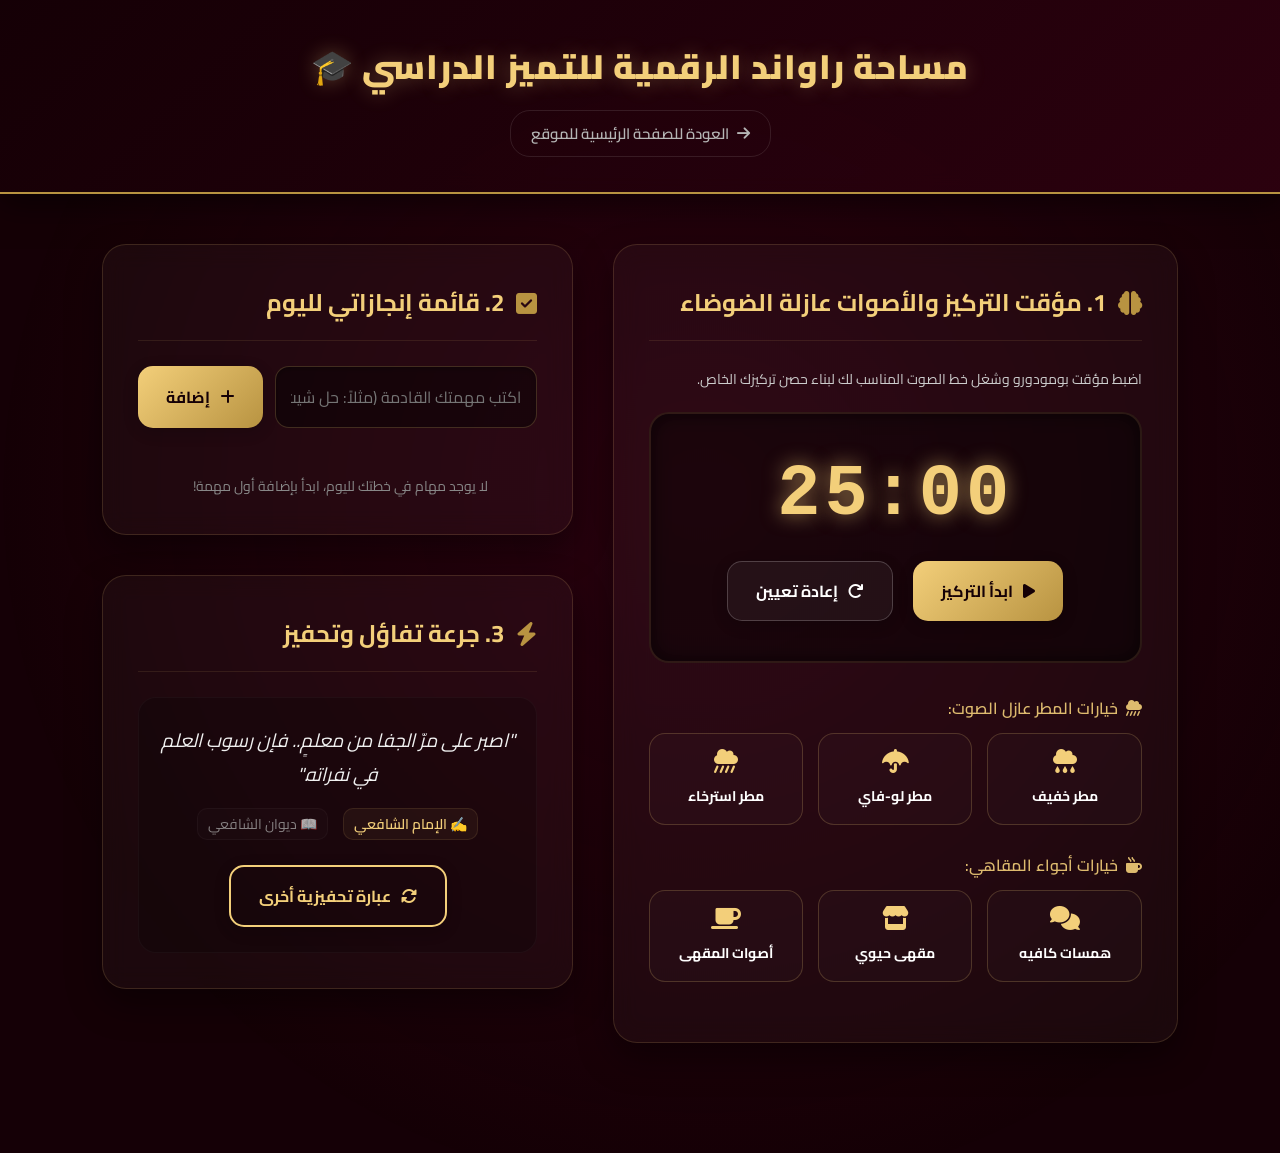
==== tools.html @ d12fc92f "Add files via upload" ====
<!DOCTYPE html>
<html lang="ar" dir="rtl">
<head>
    <meta charset="UTF-8">
    <meta name="viewport" content="width=device-width, initial-scale=1.0">
    <title>لوحة أدوات راواند للتركيز العالي | RAWAND Dashboard</title>
    <link rel="stylesheet" href="https://cdnjs.cloudflare.com/ajax/libs/font-awesome/6.4.0/css/all.min.css">
    <style>
        /* التثبيت الجمالي العام وثيم راواند الملكي */
        @import url('https://fonts.googleapis.com/css2?family=Cairo:wght@400;600;700;900&display=swap');

        :root {
            --primary-burgundy: #4a051c;
            --dark-burgundy: #150006;
            --gold-bright: #f3cf7a;
            --gold-dark: #b89341;
            --gold-glow: rgba(243, 207, 122, 0.3);
            --neon-green: #25d366;
            --glass-bg: rgba(255, 255, 255, 0.03);
            --glass-border: rgba(243, 207, 122, 0.15);
        }

        * {
            margin: 0;
            padding: 0;
            box-sizing: border-box;
            font-family: 'Cairo', sans-serif;
            user-select: none;
        }

        body {
            background-color: var(--dark-burgundy);
            color: #fff;
            min-height: 100vh;
            padding-bottom: 60px;
            overflow-x: hidden;
            position: relative;
        }

        body::before {
            content: '';
            position: fixed;
            top: -20%; left: -20%; width: 150vw; height: 150vh;
            background: radial-gradient(circle, rgba(74, 5, 28, 0.4) 0%, transparent 60%);
            z-index: -1;
            animation: backgroundPulse 10s infinite alternate ease-in-out;
        }

        @keyframes backgroundPulse {
            0% { transform: translate(0, 0) scale(1); }
            100% { transform: translate(-5vw, -5vh) scale(1.1); }
        }

        .dashboard-header {
            background: linear-gradient(135deg, rgba(21, 0, 6, 0.9), rgba(46, 1, 16, 0.9));
            padding: 35px 8%;
            border-bottom: 2px solid var(--gold-dark);
            text-align: center;
            box-shadow: 0 10px 30px rgba(0,0,0,0.5);
            backdrop-filter: blur(10px);
        }

        .dashboard-header h1 {
            color: var(--gold-bright);
            font-size: 34px;
            font-weight: 900;
            text-shadow: 0 0 20px var(--gold-glow);
            letter-spacing: 1px;
            margin-bottom: 12px;
        }

        .dashboard-header .back-link {
            color: #b5b5b5;
            text-decoration: none;
            font-size: 15px;
            font-weight: 600;
            display: inline-flex;
            align-items: center;
            gap: 8px;
            padding: 8px 20px;
            border: 1px solid rgba(255,255,255,0.1);
            border-radius: 20px;
            transition: all 0.3s ease;
        }

        .dashboard-header .back-link:hover {
            color: var(--dark-burgundy);
            background: var(--gold-bright);
            border-color: var(--gold-bright);
            box-shadow: 0 0 15px var(--gold-bright);
            transform: translateY(-2px);
        }

        .dashboard-grid {
            display: grid;
            grid-template-columns: 1.2fr 1fr;
            gap: 40px;
            padding: 50px 8%;
            max-width: 1400px;
            margin: 0 auto;
        }

        .dash-card {
            background: var(--glass-bg);
            border: 1px solid var(--glass-border);
            border-radius: 24px;
            padding: 35px;
            backdrop-filter: blur(12px);
            box-shadow: 0 15px 35px rgba(0,0,0,0.4);
            transition: all 0.4s cubic-bezier(0.16, 1, 0.3, 1);
            position: relative;
            overflow: hidden;
        }

        .dash-card::before {
            content: '';
            position: absolute;
            top: 0; left: -100%; width: 100%; height: 100%;
            background: linear-gradient(90deg, transparent, rgba(243, 207, 122, 0.05), transparent);
            transition: 0.5s;
        }

        .dash-card:hover::before { left: 100%; transition: 0.8s; }
        .dash-card:hover {
            transform: translateY(-5px);
            border-color: rgba(243, 207, 122, 0.4);
            box-shadow: 0 20px 45px rgba(74, 5, 28, 0.3), 0 0 15px rgba(243, 207, 122, 0.1);
        }

        .dash-card h2 {
            color: var(--gold-bright);
            font-size: 24px;
            font-weight: 700;
            margin-bottom: 25px;
            border-bottom: 1px solid rgba(243, 207, 122, 0.1);
            padding-bottom: 15px;
            display: flex;
            align-items: center;
            gap: 12px;
        }

        .dash-card h2 i { color: var(--gold-dark); }

        /* عناوين المجموعات الصوتية الفرعية */
        .audio-group-title {
            font-size: 16px;
            color: var(--gold-bright);
            margin: 20px 0 10px;
            text-align: right;
            font-weight: 600;
            opacity: 0.9;
            display: flex;
            align-items: center;
            gap: 8px;
        }

        .timer-widget {
            background: rgba(0, 0, 0, 0.4);
            border: 2px solid rgba(243, 207, 122, 0.1);
            border-radius: 20px;
            padding: 40px;
            text-align: center;
            margin-bottom: 30px;
            box-shadow: inset 0 0 20px rgba(0,0,0,0.6);
        }

        .timer-display {
            font-size: 72px;
            font-weight: 900;
            color: var(--gold-bright);
            font-family: 'Courier New', monospace, sans-serif;
            letter-spacing: 4px;
            margin-bottom: 25px;
            text-shadow: 0 0 20px rgba(243, 207, 122, 0.6);
            animation: clockPulse 2s infinite alternate;
        }

        @keyframes clockPulse {
            0% { text-shadow: 0 0 15px rgba(243, 207, 122, 0.4); }
            100% { text-shadow: 0 0 30px rgba(243, 207, 122, 0.8); }
        }

        .timer-controls { display: flex; justify-content: center; gap: 20px; }
        .timer-controls button, .btn-quote, .btn-add-task {
            padding: 14px 28px;
            border: none; border-radius: 15px; font-weight: 700; font-size: 16px; cursor: pointer;
            transition: all 0.3s cubic-bezier(0.175, 0.885, 0.32, 1.275);
            display: inline-flex; align-items: center; gap: 10px; box-shadow: 0 4px 15px rgba(0,0,0,0.2);
        }
        #btn-timer-start { background: linear-gradient(135deg, var(--gold-bright), var(--gold-dark)); color: var(--dark-burgundy); }
        #btn-timer-start:hover { transform: scale(1.05) translateY(-3px); box-shadow: 0 8px 25px rgba(243, 207, 122, 0.5); }
        #btn-timer-reset { background: rgba(255, 255, 255, 0.05); color: #fff; border: 1px solid rgba(255,255,255,0.2); }
        #btn-timer-reset:hover { background: rgba(231, 76, 60, 0.15); border-color: #e74c3c; color: #e74c3c; transform: scale(1.05) translateY(-3px); box-shadow: 0 8px 25px rgba(231, 76, 60, 0.3); }
        .timer-controls button:active { transform: scale(0.98); }

        /* شبكة الأصوات الثلاثية المحدثة لـ 3 أزرار في السطر */
        .audio-controls-grid { 
            display: grid; 
            grid-template-columns: repeat(3, 1fr); 
            gap: 15px; 
            margin-bottom: 25px;
        }

        .ambient-btn {
            background: rgba(255,255,255,0.02); border: 1px solid rgba(243, 207, 122, 0.2); padding: 15px 10px;
            border-radius: 16px; color: #fff; font-size: 14px; font-weight: 700; cursor: pointer;
            transition: all 0.3s ease; display: flex; flex-direction: column; align-items: center; gap: 10px; position: relative;
        }
        .ambient-btn i { font-size: 24px; color: var(--gold-bright); transition: transform 0.3s; }
        .ambient-btn:hover { background: rgba(243, 207, 122, 0.06); border-color: var(--gold-bright); transform: translateY(-4px); }
        .ambient-btn:hover i { transform: scale(1.15); }
        .ambient-btn.playing { background: linear-gradient(135deg, rgba(74, 5, 28, 0.6), rgba(30, 0, 9, 0.8)); border-color: var(--neon-green); color: var(--neon-green); box-shadow: 0 0 20px rgba(37, 211, 102, 0.3), inset 0 0 10px rgba(37, 211, 102, 0.2); }
        .ambient-btn.playing i { color: var(--neon-green); animation: pulseIcon 1.5s infinite alternate; }

        @keyframes pulseIcon {
            0% { transform: scale(1); filter: drop-shadow(0 0 2px var(--neon-green)); }
            100% { transform: scale(1.15); filter: drop-shadow(0 0 8px var(--neon-green)); }
        }

        .equalizer { display: none; justify-content: center; align-items: flex-end; gap: 3px; height: 18px; margin-top: 3px; }
        .ambient-btn.playing .equalizer { display: flex; }
        .eq-bar { width: 3px; height: 4px; background-color: var(--neon-green); animation: bounceBar 0.5s infinite alternate ease-in-out; }
        .eq-bar:nth-child(2) { animation-delay: 0.15s; }
        .eq-bar:nth-child(3) { animation-delay: 0.3s; }
        .eq-bar:nth-child(4) { animation-delay: 0.05s; }
        @keyframes bounceBar { 0% { height: 3px; } 100% { height: 18px; } }

        .todo-input-group { display: flex; gap: 12px; margin-bottom: 25px; }
        .todo-input-group input { flex: 1; padding: 15px; border: 1px solid rgba(243, 207, 122, 0.2); border-radius: 14px; background: rgba(0,0,0,0.4); color: #fff; outline: none; font-size: 16px; transition: all 0.3s; box-shadow: inset 0 2px 5px rgba(0,0,0,0.3); }
        .todo-input-group input:focus { border-color: var(--gold-bright); box-shadow: 0 0 10px rgba(243, 207, 122, 0.2), inset 0 2px 5px rgba(0,0,0,0.3); }
        .btn-add-task { background: linear-gradient(135deg, var(--gold-bright), var(--gold-dark)); color: var(--dark-burgundy); }
        .btn-add-task:hover { transform: translateY(-2px); box-shadow: 0 5px 15px rgba(243, 207, 122, 0.4); }

        .task-list { list-style: none; display: flex; flex-direction: column; gap: 14px; max-height: 320px; overflow-y: auto; padding-left: 5px; }
        .task-item { display: flex; justify-content: space-between; align-items: center; background: rgba(255,255,255,0.02); padding: 15px 20px; border-radius: 14px; border-right: 5px solid var(--gold-dark); border-left: 1px solid rgba(255,255,255,0.05); transition: all 0.3s cubic-bezier(0.25, 0.8, 0.25, 1); animation: fadeInTask 0.4s ease; }
        @keyframes fadeInTask { 0% { opacity: 0; transform: translateX(20px); } 100% { opacity: 1; transform: translateX(0); } }
        .task-item:hover { background: rgba(255,255,255,0.05); transform: scale(1.01); }
        .task-item.completed { border-right-color: var(--neon-green); background: rgba(37, 211, 102, 0.03); opacity: 0.6; }
        .task-item.completed span { text-decoration: line-through; color: #aaa; }
        .task-actions { display: flex; gap: 12px; }
        .task-actions button { background: none; border: none; cursor: pointer; font-size: 18px; transition: transform 0.2s; }
        .btn-check { color: var(--neon-green); } .btn-delete { color: #e74c3c; }
        .task-actions button:hover { transform: scale(1.25); }

        .motivation-box { text-align: center; padding: 25px 15px; background: rgba(0,0,0,0.2); border-radius: 18px; border: 1px solid rgba(255,255,255,0.03); }
        .quote-text { font-size: 19px; font-style: italic; color: #f0f0f0; min-height: 70px; line-height: 1.8; margin-bottom: 15px; transition: all 0.3s ease; }
        
        .quote-meta-details { display: flex; justify-content: center; gap: 15px; margin-bottom: 25px; font-size: 14px; transition: all 0.3s ease; flex-wrap: wrap; }
        .quote-author { color: var(--gold-bright); font-weight: 600; background: rgba(243, 207, 122, 0.05); padding: 2px 10px; border-radius: 10px; border: 1px solid rgba(243, 207, 122, 0.1); }
        .quote-source { color: #b5b5b5; font-style: normal; background: rgba(255, 255, 255, 0.02); padding: 2px 10px; border-radius: 10px; border: 1px solid rgba(255,255,255,0.05); }

        .btn-quote { background: transparent; border: 2px solid var(--gold-bright); color: var(--gold-bright); }
        .btn-quote:hover { background: var(--gold-bright); color: var(--dark-burgundy); box-shadow: 0 5px 20px rgba(243, 207, 122, 0.4); transform: translateY(-2px); }

        @media (max-width: 992px) {
            .dashboard-grid { grid-template-columns: 1fr; gap: 30px; padding: 30px 4%; }
            .dashboard-header h1 { font-size: 28px; }
            .timer-display { font-size: 56px; }
            .audio-controls-grid { grid-template-columns: 1fr; }
        }
    </style>
</head>
<body class="dashboard-body">

    <header class="dashboard-header">
        <h1>مساحة راواند الرقمية للتميز الدراسي 🎓</h1>
        <a href="index.html" class="back-link"><i class="fas fa-arrow-right"></i> العودة للصفحة الرئيسية للموقع</a>
    </header>

    <div class="dashboard-grid">
        
        <div class="dash-card">
            <h2><i class="fas fa-brain"></i> 1. مؤقت التركيز والأصوات عازلة الضوضاء</h2>
            <p style="font-size: 14px; color: #ccc; margin-bottom: 20px;">اضبط مؤقت بومودورو وشغل خط الصوت المناسب لك لبناء حصن تركيزك الخاص.</p>
            
            <div class="timer-widget">
                <div class="timer-display" id="timer-display">25:00</div>
                <div class="timer-controls">
                    <button id="btn-timer-start" onclick="toggleTimer()"><i class="fas fa-play"></i> ابدأ التركيز</button>
                    <button id="btn-timer-reset" onclick="resetTimer()"><i class="fas fa-redo"></i> إعادة تعيين</button>
                </div>
            </div>

            <div class="audio-group-title"><i class="fas fa-cloud-showers-heavy"></i> خيارات المطر عازل الصوت:</div>
            <div class="audio-controls-grid">
                <button class="ambient-btn" id="btn-sound-rain1" onclick="toggleAmbientSound('rain1', this)">
                    <i class="fas fa-cloud-rain"></i>
                    <span>مطر خفيف</span>
                    <div class="equalizer">
                        <div class="eq-bar"></div><div class="eq-bar"></div><div class="eq-bar"></div><div class="eq-bar"></div>
                    </div>
                </button>
                <button class="ambient-btn" id="btn-sound-rain2" onclick="toggleAmbientSound('rain2', this)">
                    <i class="fas fa-umbrella"></i>
                    <span>مطر لو-فاي</span>
                    <div class="equalizer">
                        <div class="eq-bar"></div><div class="eq-bar"></div><div class="eq-bar"></div><div class="eq-bar"></div>
                    </div>
                </button>
                <button class="ambient-btn" id="btn-sound-rain3" onclick="toggleAmbientSound('rain3', this)">
                    <i class="fas fa-cloud-showers-heavy"></i>
                    <span>مطر استرخاء</span>
                    <div class="equalizer">
                        <div class="eq-bar"></div><div class="eq-bar"></div><div class="eq-bar"></div><div class="eq-bar"></div>
                    </div>
                </button>
            </div>

            <div class="audio-group-title"><i class="fas fa-mug-hot"></i> خيارات أجواء المقاهي:</div>
            <div class="audio-controls-grid">
                <button class="ambient-btn" id="btn-sound-cafe1" onclick="toggleAmbientSound('cafe1', this)">
                    <i class="fas fa-comments"></i>
                    <span>همسات كافيه</span>
                    <div class="equalizer">
                        <div class="eq-bar"></div><div class="eq-bar"></div><div class="eq-bar"></div><div class="eq-bar"></div>
                    </div>
                </button>
                <button class="ambient-btn" id="btn-sound-cafe2" onclick="toggleAmbientSound('cafe2', this)">
                    <i class="fas fa-store"></i>
                    <span>مقهى حيوي</span>
                    <div class="equalizer">
                        <div class="eq-bar"></div><div class="eq-bar"></div><div class="eq-bar"></div><div class="eq-bar"></div>
                    </div>
                </button>
                <button class="ambient-btn" id="btn-sound-cafe3" onclick="toggleAmbientSound('cafe3', this)">
                    <i class="fas fa-coffee"></i>
                    <span>أصوات المقهى</span>
                    <div class="equalizer">
                        <div class="eq-bar"></div><div class="eq-bar"></div><div class="eq-bar"></div><div class="eq-bar"></div>
                    </div>
                </button>
            </div>

            <audio id="audio-rain1" loop src="audio/dragon-studio-gentle-rain-07-437321.mp3"></audio>
            <audio id="audio-rain2" loop src="audio/dragon-studio-lo-fi-rain-sounds-444804.mp3"></audio>
            <audio id="audio-rain3" loop src="audio/dragon-studio-relaxing-rain-444802.mp3"></audio>
            
            <audio id="audio-cafe1" loop src="audio/freesound_community-people-talking-at-cafe-ambience-6159.mp3"></audio>
            <audio id="audio-cafe2" loop src="audio/freesound_community-restaurant-sounds-sunny-point-cafe-25092.mp3"></audio>
            <audio id="audio-cafe3" loop src="audio/freesound_community-voices-in-cafe-68787.mp3"></audio>
        </div>

        <div style="display: flex; flex-direction: column; gap: 40px;">
            
            <div class="dash-card">
                <h2><i class="fas fa-check-square"></i> 2. قائمة إنجازاتي لليوم</h2>
                <div class="todo-input-group">
                    <input type="text" id="task-input" placeholder="اكتب مهمتك القادمة (مثلاً: حل شيت الرياضيات)...">
                    <button class="btn-add-task" onclick="addTask()"><i class="fas fa-plus"></i> إضافة</button>
                </div>
                <ul class="task-list" id="task-list-container">
                </ul>
            </div>

            <div class="dash-card">
                <h2><i class="fas fa-bolt"></i> 3. جرعة تفاؤل وتحفيز</h2>
                <div class="motivation-box">
                    <p class="quote-text" id="quote-display">جاري تحميل الإلهام...</p>
                    
                    <div class="quote-meta-details">
                        <span id="quote-author" class="quote-author"></span>
                        <span id="quote-source" class="quote-source"></span>
                    </div>

                    <button class="btn-quote" onclick="generateQuote()"><i class="fas fa-sync-alt"></i> عبارة تحفيزية أخرى</button>
                </div>
            </div>

        </div>
    </div>

    <script>
        // ================= [ 1. سكربت البومودورو والتركيز ] =================
        let timer; let isRunning = false; let timeLeft = 25 * 60;
        function updateDisplay() {
            const min = Math.floor(timeLeft / 60).toString().padStart(2, '0');
            const sec = (timeLeft % 60).toString().padStart(2, '0');
            document.getElementById('timer-display').innerText = `${min}:${sec}`;
        }
        function toggleTimer() {
            const btn = document.getElementById('btn-timer-start');
            if (isRunning) { 
                clearInterval(timer); 
                btn.innerHTML = '<i class="fas fa-play"></i> استئناف الجلسة'; 
                isRunning = false; 
            } else {
                isRunning = true; 
                btn.innerHTML = '<i class="fas fa-pause"></i> إيقاف مؤقت';
                timer = setInterval(() => { 
                    if (timeLeft > 0) { 
                        timeLeft--; 
                        updateDisplay(); 
                    } else { 
                        clearInterval(timer); 
                        alert("عمل مذهل حقاً! انتهت الجلسة بنجاح، خذ قسطاً من الراحة الآن لتجديد طاقتك."); 
                        resetTimer(); 
                    } 
                }, 1000);
            }
        }
        function resetTimer() { 
            clearInterval(timer); 
            isRunning = false; 
            timeLeft = 25 * 60; 
            updateDisplay(); 
            document.getElementById('btn-timer-start').innerHTML = '<i class="fas fa-play"></i> ابدأ التركيز'; 
        }
        
        // سكربت تشغيل تيار الأصوات التفاعلية الستة ومنع التداخل
        function toggleAmbientSound(id, btn) {
            const audio = document.getElementById(`audio-${id}`);
            
            // إيقاف أي صوت آخر مشتعل فوراً لعدم التداخل
            document.querySelectorAll('audio').forEach(a => { 
                if(a !== audio) { a.pause(); a.currentTime = 0; } 
            });
            document.querySelectorAll('.ambient-btn').forEach(b => { 
                if(b !== btn) b.classList.remove('playing'); 
            });
            
            // تشغيل أو إيقاف الصوت المحدد
            if (audio.paused) { 
                audio.play().catch(err => alert("يرجى التأكد من تشغيل الموقع عبر Live Server لسماع تيار الصوت الفوري"));
                btn.classList.add('playing'); 
            } else { 
                audio.pause(); 
                btn.classList.remove('playing'); 
            }
        }

        // ================= [ 2. سكربت قائمة المهام ] =================
        let tasks = JSON.parse(localStorage.getItem('rawand_tasks')) || [];
        function saveAndRenderTasks() {
            localStorage.setItem('rawand_tasks', JSON.stringify(tasks));
            const container = document.getElementById('task-list-container');
            container.innerHTML = '';
            if(tasks.length === 0) { 
                container.innerHTML = '<p style="color:#888; text-align:center; font-size:14px; margin-top:20px;">لا يوجد مهام في خطتك لليوم، ابدأ بإضافة أول مهمة!</p>'; 
                return; 
            }
            tasks.forEach((task, index) => {
                const li = document.createElement('li');
                li.className = `task-item ${task.completed ? 'completed' : ''}`;
                li.innerHTML = `
                    <span>${task.text}</span>
                    <div class="task-actions">
                        <button class="btn-check" onclick="toggleTask(${index})"><i class="fas ${task.completed ? 'fa-undo' : 'fa-check'}"></i></button>
                        <button class="btn-delete" onclick="deleteTask(${index})"><i class="fas fa-trash"></i></button>
                    </div>
                `;
                container.appendChild(li);
            });
        }
        function addTask() {
            const input = document.getElementById('task-input');
            const text = input.value.trim();
            if(text === '') return;
            tasks.push({ text: text, completed: false });
            input.value = ''; 
            saveAndRenderTasks();
        }
        function toggleTask(index) { tasks[index].completed = !tasks[index].completed; saveAndRenderTasks(); }
        function deleteTask(index) { tasks.splice(index, 1); saveAndRenderTasks(); }
        saveAndRenderTasks();

        // ================= [ 3. سكربت جلب الكيانات من quotes.json ] =================
        let allQuotes = [];

        fetch('quotes.json')
            .then(response => {
                if (!response.ok) throw new Error("لم يتم العثور على ملف quotes.json");
                return response.json();
            })
            .then(data => {
                allQuotes = data;
                generateQuote();
            })
            .catch(error => {
                console.error('خطأ في الـ Fetch:', error);
                allQuotes = [
                    {
                        "id": 0,
                        "text": "يرجى تشغيل المشروع عبر إضافة (Live Server) في VS Code لتفعيل جلب العبارات من ملف JSON الخارجي بنجاح.",
                        "author": "نظام راواند المطور",
                        "source": "منظومة التجربة البرمجية"
                    }
                ];
                generateQuote();
            });

        function generateQuote() {
            if (allQuotes.length === 0) return;
            
            const randIndex = Math.floor(Math.random() * allQuotes.length);
            const quote = allQuotes[randIndex];
            
            const quoteDisplay = document.getElementById('quote-display');
            const quoteAuthor = document.getElementById('quote-author');
            const quoteSource = document.getElementById('quote-source');
            
            quoteDisplay.style.opacity = 0;
            quoteAuthor.style.opacity = 0;
            quoteSource.style.opacity = 0;
            
            setTimeout(() => {
                quoteDisplay.innerText = `"${quote.text}"`;
                quoteAuthor.innerText = quote.author ? `✍️ ${quote.author}` : '';
                quoteSource.innerText = quote.source ? `📖 ${quote.source}` : '';
                
                quoteDisplay.style.opacity = 1;
                if(quote.author) quoteAuthor.style.opacity = 1;
                if(quote.source) quoteSource.style.opacity = 0.7;
            }, 300);
        }
    </script>
</body>
</html>
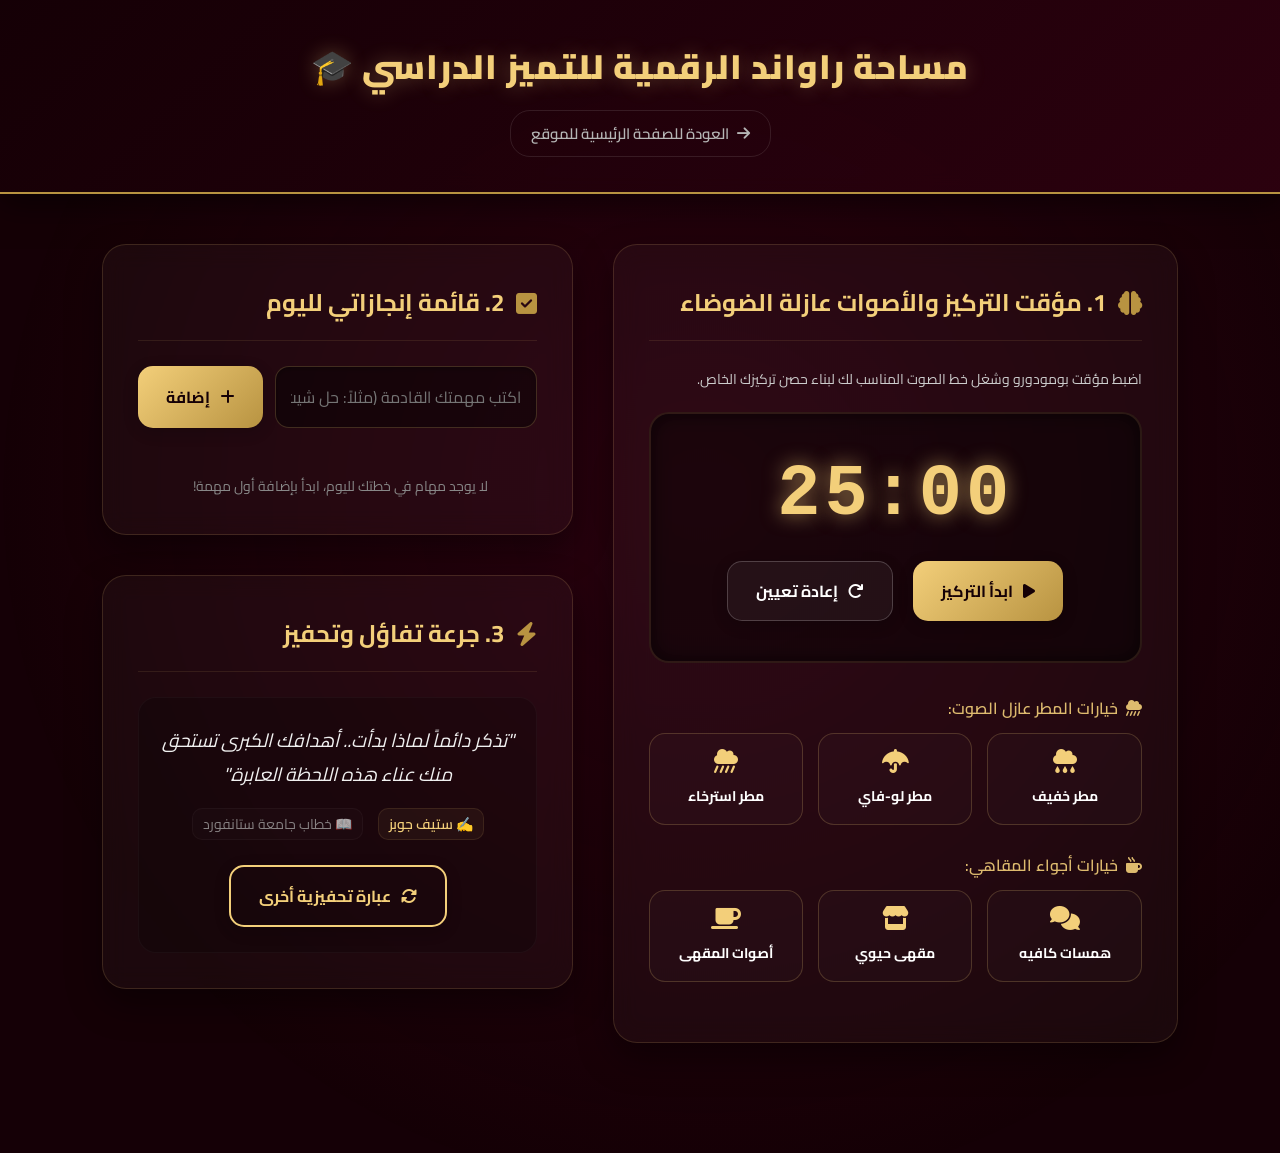
==== commit 13933915: "Update tools.html" ====
--- a/tools.html
+++ b/tools.html
@@ -3,6 +3,9 @@
 <head>
     <meta charset="UTF-8">
     <meta name="viewport" content="width=device-width, initial-scale=1.0">
+    <link rel="icon" type="image/png" href="logo2.png">
+
+<link rel="apple-touch-icon" href="logo2.png">
     <title>لوحة أدوات راواند للتركيز العالي | RAWAND Dashboard</title>
     <link rel="stylesheet" href="https://cdnjs.cloudflare.com/ajax/libs/font-awesome/6.4.0/css/all.min.css">
     <style>
@@ -514,4 +517,4 @@
         }
     </script>
 </body>
-</html>+</html>
